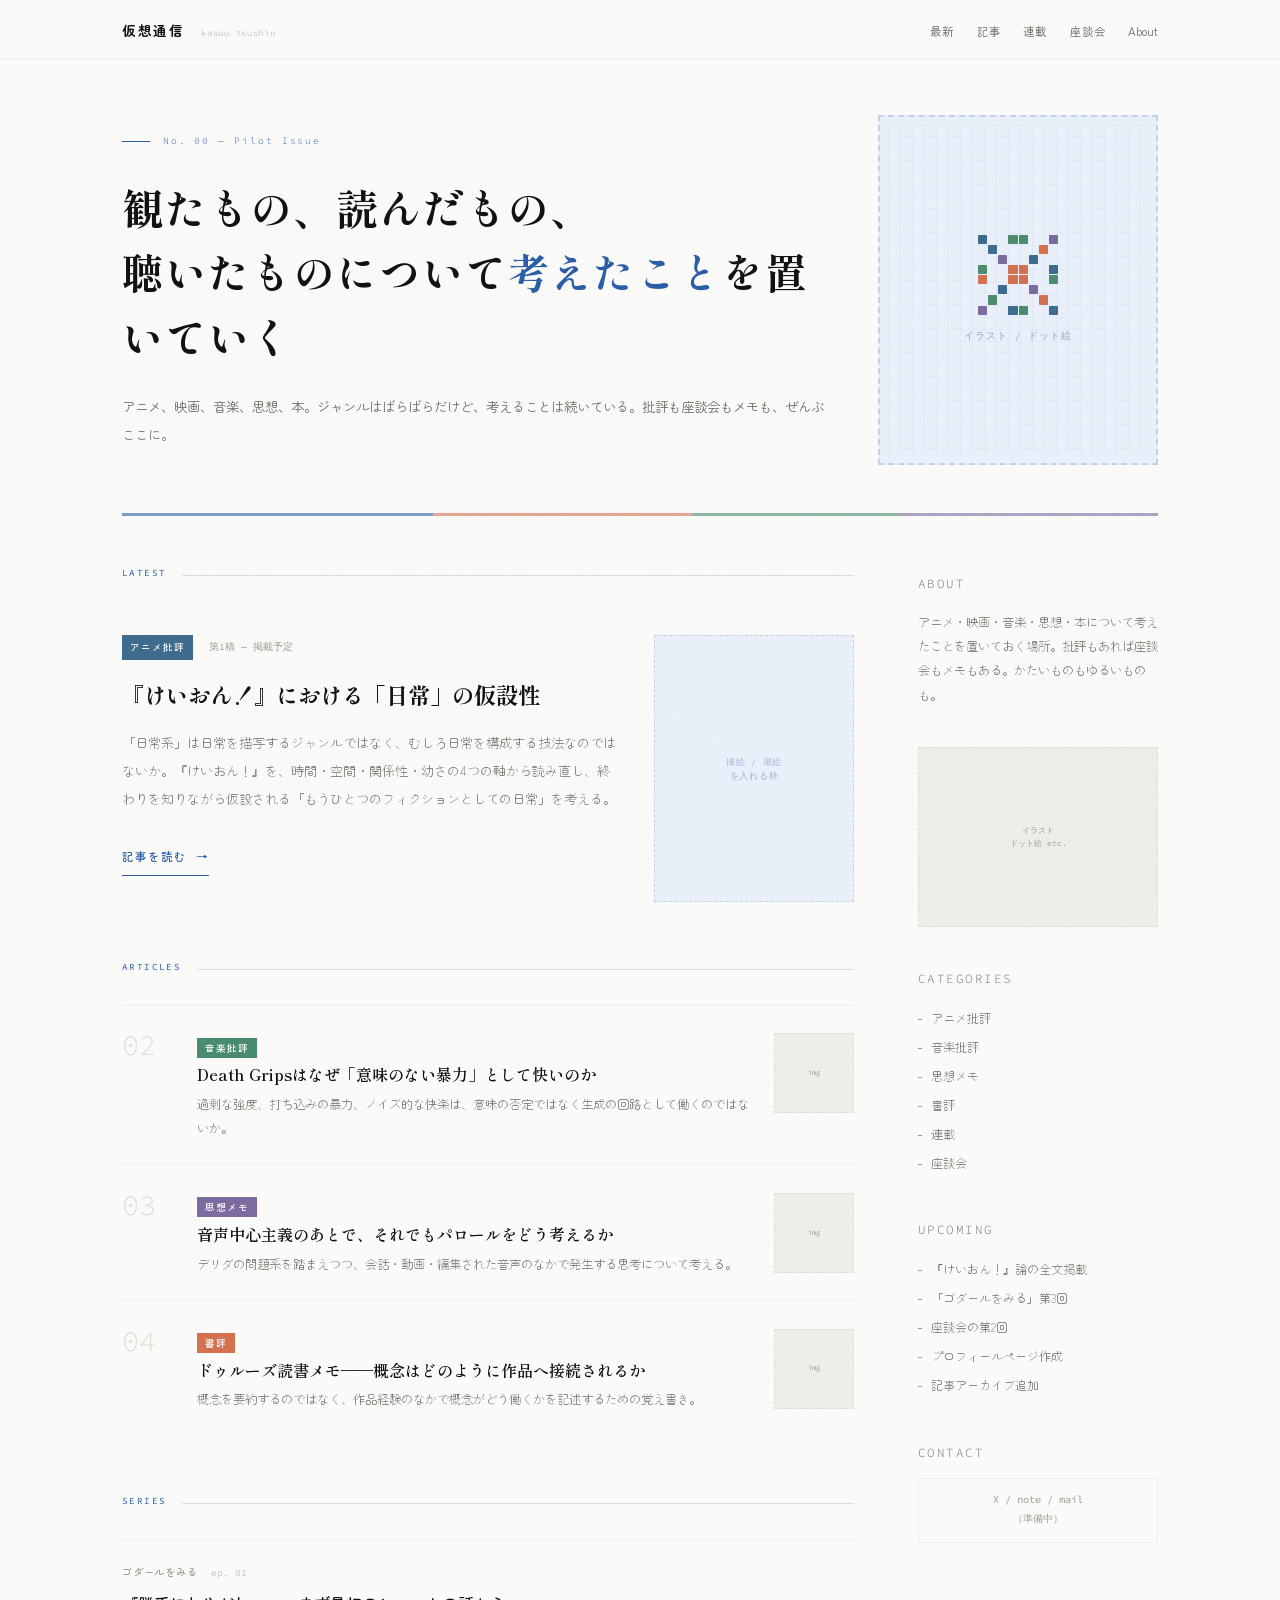
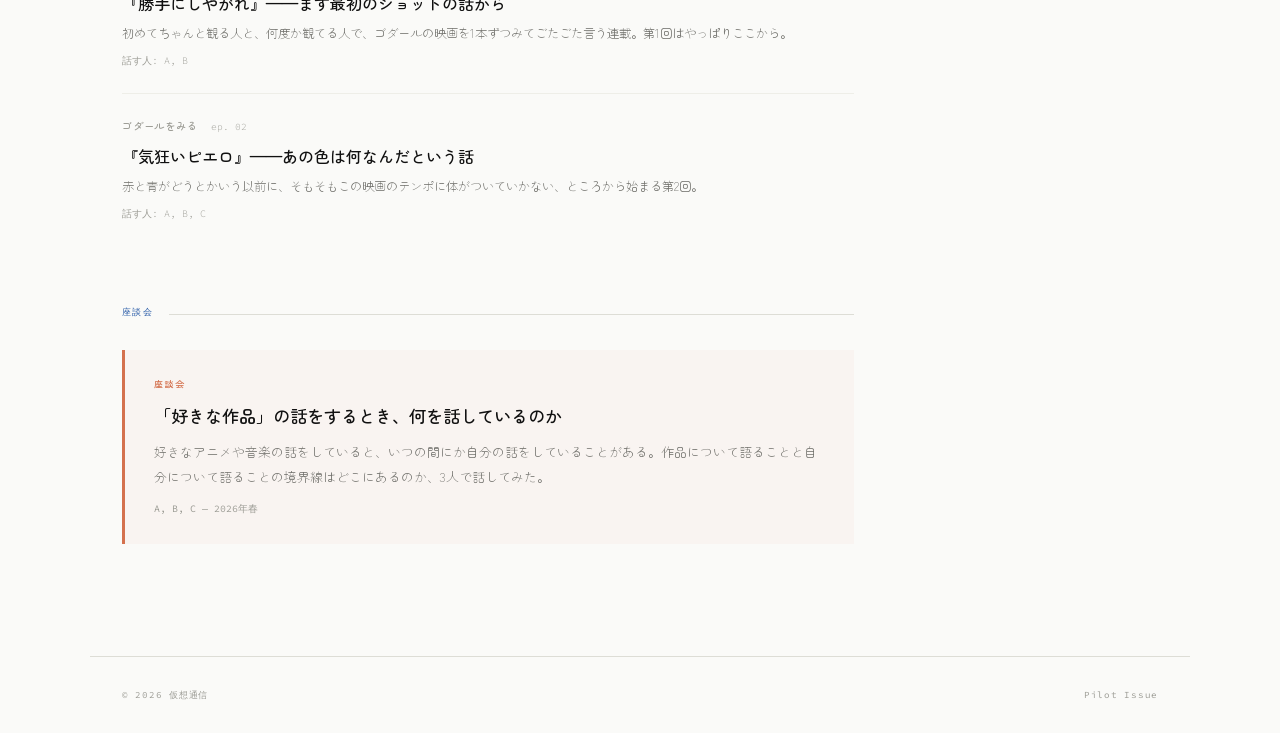
==== index.html @ 3531992c "Create index.html" ====
<!DOCTYPE html>
<html lang="ja">
<head>
  <meta charset="UTF-8">
  <meta name="viewport" content="width=device-width, initial-scale=1.0">
  <title>仮想通信</title>
  <link rel="stylesheet" href="style.css">
</head>
<body>

  <header class="site-header">
    <div class="header-inner">
      <div>
        <a href="index.html" class="site-title">仮想通信</a>
        <span class="site-title-sub">kasou tsushin</span>
      </div>
      <button class="nav-toggle" aria-label="メニュー" onclick="document.querySelector('.site-nav').classList.toggle('open')">
        <span></span><span></span><span></span>
      </button>
      <nav class="site-nav">
        <ul>
          <li><a href="#latest">最新</a></li>
          <li><a href="#articles">記事</a></li>
          <li><a href="#series">連載</a></li>
          <li><a href="#zadankai">座談会</a></li>
          <li><a href="#about">About</a></li>
        </ul>
      </nav>
    </div>
  </header>

  <!-- Hero — 表紙的な構成 -->
  <section class="hero">
    <div class="hero-text">
      <p class="hero-issue">No. 00 — Pilot Issue</p>
      <h1>観たもの、読んだもの、<br>聴いたものについて<em>考えたこと</em>を置いていく</h1>
      <p class="hero-desc">アニメ、映画、音楽、思想、本。ジャンルはばらばらだけど、考えることは続いている。批評も座談会もメモも、ぜんぶここに。</p>
    </div>
    <div class="hero-visual">
      <!-- ここにイラストやドット絵を入れる。imgタグに差し替え可 -->
      <div class="pixel-deco" aria-hidden="true">
        <span style="background:#3d6b8e"></span><span></span><span></span><span style="background:#4a8c6f"></span><span style="background:#4a8c6f"></span><span></span><span></span><span style="background:#7b6b9e"></span>
        <span></span><span style="background:#3d6b8e"></span><span></span><span></span><span></span><span></span><span style="background:#d4714e"></span><span></span>
        <span></span><span></span><span style="background:#7b6b9e"></span><span></span><span></span><span style="background:#3d6b8e"></span><span></span><span></span>
        <span style="background:#4a8c6f"></span><span></span><span></span><span style="background:#d4714e"></span><span style="background:#d4714e"></span><span></span><span></span><span style="background:#3d6b8e"></span>
        <span style="background:#d4714e"></span><span></span><span></span><span style="background:#d4714e"></span><span style="background:#d4714e"></span><span></span><span></span><span style="background:#4a8c6f"></span>
        <span></span><span></span><span style="background:#3d6b8e"></span><span></span><span></span><span style="background:#7b6b9e"></span><span></span><span></span>
        <span></span><span style="background:#4a8c6f"></span><span></span><span></span><span></span><span></span><span style="background:#d4714e"></span><span></span>
        <span style="background:#7b6b9e"></span><span></span><span></span><span style="background:#3d6b8e"></span><span style="background:#4a8c6f"></span><span></span><span></span><span style="background:#3d6b8e"></span>
      </div>
      <span class="hero-visual-label">イラスト / ドット絵</span>
    </div>
  </section>

  <div class="divider divider-color"><div class="divider-line"></div></div>

  <div class="main-grid">
    <main>

      <!-- Featured -->
      <section class="featured" id="latest">
        <div class="section-head">
          <span class="section-head-label">Latest</span>
          <span class="section-head-line"></span>
        </div>
        <div class="featured-card">
          <div class="featured-card-text">
            <div class="featured-meta">
              <span class="tag tag-anime">アニメ批評</span>
              <span class="status">第1稿 — 掲載予定</span>
            </div>
            <h3>『けいおん！』における「日常」の仮設性</h3>
            <p class="excerpt">「日常系」は日常を描写するジャンルではなく、むしろ日常を構成する技法なのではないか。『けいおん！』を、時間・空間・関係性・幼さの4つの軸から読み直し、終わりを知りながら仮設される「もうひとつのフィクションとしての日常」を考える。</p>
            <a href="article-k-on.html" class="read-btn">記事を読む <span>→</span></a>
          </div>
          <div class="article-visual">
            <span class="article-visual-label">挿絵 / 扉絵<br>を入れる枠</span>
          </div>
        </div>
      </section>

      <!-- Articles -->
      <section class="articles-section" id="articles">
        <div class="section-head">
          <span class="section-head-label">Articles</span>
          <span class="section-head-line"></span>
        </div>

        <article class="article-item">
          <span class="article-num">02</span>
          <div>
            <span class="tag tag-music">音楽批評</span>
            <h3><a href="#">Death Gripsはなぜ「意味のない暴力」として快いのか</a></h3>
            <p>過剰な強度、打ち込みの暴力、ノイズ的な快楽は、意味の否定ではなく生成の回路として働くのではないか。</p>
          </div>
          <div class="article-thumb">
            <span class="article-thumb-label">img</span>
          </div>
        </article>

        <article class="article-item">
          <span class="article-num">03</span>
          <div>
            <span class="tag tag-thought">思想メモ</span>
            <h3><a href="#">音声中心主義のあとで、それでもパロールをどう考えるか</a></h3>
            <p>デリダの問題系を踏まえつつ、会話・動画・編集された音声のなかで発生する思考について考える。</p>
          </div>
          <div class="article-thumb">
            <span class="article-thumb-label">img</span>
          </div>
        </article>

        <article class="article-item">
          <span class="article-num">04</span>
          <div>
            <span class="tag tag-book">書評</span>
            <h3><a href="#">ドゥルーズ読書メモ――概念はどのように作品へ接続されるか</a></h3>
            <p>概念を要約するのではなく、作品経験のなかで概念がどう働くかを記述するための覚え書き。</p>
          </div>
          <div class="article-thumb">
            <span class="article-thumb-label">img</span>
          </div>
        </article>
      </section>

      <!-- Series -->
      <section class="series-section" id="series">
        <div class="section-head">
          <span class="section-head-label">Series</span>
          <span class="section-head-line"></span>
        </div>

        <article class="series-card">
          <div class="series-header">
            <span class="series-name">ゴダールをみる</span>
            <span class="series-ep">ep. 01</span>
          </div>
          <h3><a href="#">『勝手にしやがれ』——まず最初のショットの話から</a></h3>
          <p>初めてちゃんと観る人と、何度か観てる人で、ゴダールの映画を1本ずつみてごたごた言う連載。第1回はやっぱりここから。</p>
          <p class="participants">話す人: A, B</p>
        </article>

        <article class="series-card">
          <div class="series-header">
            <span class="series-name">ゴダールをみる</span>
            <span class="series-ep">ep. 02</span>
          </div>
          <h3><a href="#">『気狂いピエロ』——あの色は何なんだという話</a></h3>
          <p>赤と青がどうとかいう以前に、そもそもこの映画のテンポに体がついていかない、ところから始まる第2回。</p>
          <p class="participants">話す人: A, B, C</p>
        </article>
      </section>

      <!-- 座談会 -->
      <section class="zadankai-section" id="zadankai">
        <div class="section-head">
          <span class="section-head-label">座談会</span>
          <span class="section-head-line"></span>
        </div>

        <div class="zadankai-card">
          <p class="zadankai-label">座談会</p>
          <h3><a href="#">「好きな作品」の話をするとき、何を話しているのか</a></h3>
          <p class="zadankai-desc">好きなアニメや音楽の話をしていると、いつの間にか自分の話をしていることがある。作品について語ることと自分について語ることの境界線はどこにあるのか、3人で話してみた。</p>
          <p class="participants">A, B, C — 2026年春</p>
        </div>
      </section>

    </main>

    <!-- Sidebar -->
    <aside class="sidebar">

      <div class="sb" id="about">
        <p class="sb-head">About</p>
        <p>アニメ・映画・音楽・思想・本について考えたことを置いておく場所。批評もあれば座談会もメモもある。かたいものもゆるいものも。</p>
      </div>

      <!-- サイドバーにもビジュアル枠 -->
      <div class="sb">
        <div class="sb-visual">
          <span class="sb-visual-label">イラスト<br>ドット絵 etc.</span>
        </div>
      </div>

      <div class="sb">
        <p class="sb-head">Categories</p>
        <ul class="sb-list">
          <li><a href="#">アニメ批評</a></li>
          <li><a href="#">音楽批評</a></li>
          <li><a href="#">思想メモ</a></li>
          <li><a href="#">書評</a></li>
          <li><a href="#">連載</a></li>
          <li><a href="#">座談会</a></li>
        </ul>
      </div>

      <div class="sb">
        <p class="sb-head">Upcoming</p>
        <ul class="sb-list">
          <li>『けいおん！』論の全文掲載</li>
          <li>「ゴダールをみる」第3回</li>
          <li>座談会の第2回</li>
          <li>プロフィールページ作成</li>
          <li>記事アーカイブ追加</li>
        </ul>
      </div>

      <div class="sb" id="contact">
        <p class="sb-head">Contact</p>
        <div class="contact-box">
          X / note / mail<br>（準備中）
        </div>
      </div>

    </aside>
  </div>

  <footer class="site-footer">
    <p>&copy; 2026 仮想通信</p>
    <p>Pilot Issue</p>
  </footer>

</body>
</html>
---- style.css ----
/* ===================================
   仮想通信 — v3
   More visual, more color, illustration-ready
   =================================== */

@import url('https://fonts.googleapis.com/css2?family=Zen+Maru+Gothic:wght@300;400;500;700&family=Zen+Kaku+Gothic+New:wght@300;400;500;700&family=Shippori+Mincho:wght@400;600;700&family=Source+Code+Pro:ital,wght@0,300;0,400;1,300&display=swap');

:root {
  --issue-color:     #2b5da8;
  --issue-color-rgb: 43, 93, 168;
  --issue-pale:      #e9f0fa;

  --accent-warm:     #d4714e;
  --accent-warm-rgb: 212, 113, 78;
  --accent-green:    #4a8c6f;
  --accent-violet:   #7b6b9e;

  --bg:           #fafaf8;
  --bg-warm:      #fdf8f5;
  --fg:           #111111;
  --fg-body:      #2a2a28;
  --fg-sub:       #6b6b66;
  --fg-muted:     #9c9c95;
  --border:       #ddddd6;
  --border-faint: #eeeee8;

  --font-mincho: 'Shippori Mincho', 'YuMincho', '游明朝', serif;
  --font-gothic: 'Zen Maru Gothic', 'Zen Kaku Gothic New', 'Hiragino Kaku Gothic ProN', sans-serif;
  --font-gothic-sharp: 'Zen Kaku Gothic New', 'Hiragino Kaku Gothic ProN', sans-serif;
  --font-mono:   'Source Code Pro', 'Courier New', monospace;

  --content-max: 1100px;
  --gap: 2rem;
}

*, *::before, *::after { margin: 0; padding: 0; box-sizing: border-box; }
html { font-size: 16px; scroll-behavior: smooth; }

body {
  font-family: var(--font-gothic);
  color: var(--fg-body);
  background: var(--bg);
  line-height: 1.95;
  -webkit-font-smoothing: antialiased;
}

/* grain — subtle */
body::before {
  content: '';
  position: fixed;
  inset: 0;
  pointer-events: none;
  z-index: 9999;
  opacity: 0.02;
  background-image: url("data:image/svg+xml,%3Csvg viewBox='0 0 256 256' xmlns='http://www.w3.org/2000/svg'%3E%3Cfilter id='n'%3E%3CfeTurbulence type='fractalNoise' baseFrequency='0.9' numOctaves='4' stitchTiles='stitch'/%3E%3C/filter%3E%3Crect width='100%25' height='100%25' filter='url(%23n)'/%3E%3C/svg%3E");
  background-size: 256px;
}

a { color: inherit; text-decoration: none; }
img { max-width: 100%; display: block; }

/* === Header === */
.site-header {
  position: sticky; top: 0; z-index: 100;
  background: rgba(250, 250, 248, 0.92);
  backdrop-filter: blur(12px);
  border-bottom: 1px solid var(--border-faint);
}
.header-inner {
  max-width: var(--content-max);
  margin: 0 auto;
  padding: 0.85rem var(--gap);
  display: flex;
  align-items: baseline;
  justify-content: space-between;
}
.site-title {
  font-family: var(--font-gothic);
  font-size: 0.85rem;
  font-weight: 700;
  letter-spacing: 0.12em;
  color: var(--fg);
}
.site-title-sub {
  font-family: var(--font-mono);
  font-size: 0.55rem;
  font-weight: 300;
  letter-spacing: 0.08em;
  color: var(--fg-muted);
  margin-left: 0.8rem;
}
.site-nav ul { display: flex; gap: 1.4rem; list-style: none; }
.site-nav a {
  font-family: var(--font-gothic);
  font-size: 0.72rem;
  font-weight: 400;
  color: var(--fg-sub);
  transition: color 0.2s;
}
.site-nav a:hover { color: var(--fg); }
.nav-toggle {
  display: none;
  background: none; border: none; cursor: pointer; padding: 4px;
}
.nav-toggle span {
  display: block; width: 18px; height: 1px; background: var(--fg); margin: 5px 0;
}

/* === Hero — 群像の表紙的なインパクト === */
.hero {
  max-width: var(--content-max);
  margin: 0 auto;
  padding: 3.5rem var(--gap) 3rem;
  display: grid;
  grid-template-columns: 1fr 280px;
  gap: 3rem;
  align-items: center;
}

.hero-text {
  /* text side */
}

.hero-issue {
  font-family: var(--font-mono);
  font-size: 0.6rem;
  font-weight: 300;
  letter-spacing: 0.2em;
  color: var(--issue-color);
  margin-bottom: 1.5rem;
  display: flex;
  align-items: center;
  gap: 0.8rem;
}
.hero-issue::before {
  content: '';
  display: block;
  width: 28px; height: 1px;
  background: var(--issue-color);
}

.hero h1 {
  font-family: var(--font-mincho);
  font-size: clamp(1.7rem, 4vw, 2.6rem);
  font-weight: 700;
  line-height: 1.55;
  letter-spacing: 0.02em;
  color: var(--fg);
}
.hero h1 em {
  font-style: normal;
  color: var(--issue-color);
}

.hero-desc {
  margin-top: 1.5rem;
  font-size: 0.84rem;
  font-weight: 400;
  line-height: 2.1;
  color: var(--fg-sub);
}

/* ヒーローのイラスト枠 */
.hero-visual {
  aspect-ratio: 4 / 5;
  background: var(--issue-pale);
  border: 2px dashed rgba(var(--issue-color-rgb), 0.2);
  display: flex;
  flex-direction: column;
  align-items: center;
  justify-content: center;
  gap: 0.8rem;
  position: relative;
  overflow: hidden;
}

/* ドット絵風デコレーション */
.hero-visual::before {
  content: '';
  position: absolute;
  inset: 8px;
  background:
    linear-gradient(90deg, rgba(var(--issue-color-rgb), 0.08) 1px, transparent 1px),
    linear-gradient(rgba(var(--issue-color-rgb), 0.08) 1px, transparent 1px);
  background-size: 12px 12px;
  opacity: 0.5;
}

.hero-visual-label {
  font-family: var(--font-mono);
  font-size: 0.6rem;
  color: rgba(var(--issue-color-rgb), 0.5);
  letter-spacing: 0.1em;
  z-index: 1;
}

/* ドット絵的な装飾パターン — 純CSS */
.pixel-deco {
  width: 80px; height: 80px;
  z-index: 1;
  display: grid;
  grid-template-columns: repeat(8, 1fr);
  grid-template-rows: repeat(8, 1fr);
  gap: 1px;
}
.pixel-deco span {
  border-radius: 1px;
}

/* === Divider === */
.divider {
  max-width: var(--content-max);
  margin: 0 auto;
  padding: 0 var(--gap);
}
.divider-line { height: 1px; background: var(--border); }

/* 色つきディバイダー */
.divider-color .divider-line {
  height: 3px;
  background: linear-gradient(
    90deg,
    var(--issue-color) 0%, var(--issue-color) 30%,
    var(--accent-warm) 30%, var(--accent-warm) 55%,
    var(--accent-green) 55%, var(--accent-green) 75%,
    var(--accent-violet) 75%, var(--accent-violet) 100%
  );
  opacity: 0.6;
}

/* === Main Layout === */
.main-grid {
  display: grid;
  grid-template-columns: 1fr 240px;
  gap: 4rem;
  max-width: var(--content-max);
  margin: 0 auto;
  padding: 3rem var(--gap) 5rem;
}

/* === Section Head === */
.section-head {
  display: flex;
  align-items: baseline;
  gap: 1rem;
  margin-bottom: 1.8rem;
}
.section-head-label {
  font-family: var(--font-mono);
  font-size: 0.58rem;
  font-weight: 400;
  letter-spacing: 0.15em;
  color: var(--issue-color);
  text-transform: uppercase;
  white-space: nowrap;
}
.section-head-line { flex: 1; height: 1px; background: var(--border); }

/* === Featured === */
.featured { margin-bottom: 3.5rem; }

.featured-card {
  padding: 0;
  display: grid;
  grid-template-columns: 1fr 200px;
  gap: 2rem;
  align-items: start;
}

.featured-card-text {
  padding: 1.5rem 0;
}

.featured-meta {
  display: flex;
  align-items: center;
  gap: 1rem;
  margin-bottom: 1rem;
}
.tag {
  font-family: var(--font-gothic-sharp);
  font-size: 0.6rem;
  font-weight: 500;
  letter-spacing: 0.1em;
  padding: 3px 8px;
  color: #fff;
}
.status {
  font-family: var(--font-mono);
  font-size: 0.6rem;
  color: var(--fg-muted);
}
.featured-card h3 {
  font-family: var(--font-mincho);
  font-size: 1.4rem;
  font-weight: 700;
  line-height: 1.65;
  color: var(--fg);
  margin-bottom: 1rem;
}
.featured-card .excerpt {
  font-size: 0.83rem;
  font-weight: 300;
  line-height: 2.1;
  color: var(--fg-sub);
}
.read-btn {
  display: inline-flex;
  align-items: center;
  gap: 0.6rem;
  margin-top: 1.5rem;
  font-size: 0.72rem;
  font-weight: 500;
  letter-spacing: 0.08em;
  color: var(--issue-color);
  padding: 0.5rem 0;
  border-bottom: 1px solid var(--issue-color);
  transition: gap 0.3s;
}
.read-btn:hover { gap: 1rem; }

/* 記事のイラスト枠 */
.article-visual {
  aspect-ratio: 3 / 4;
  background: var(--issue-pale);
  border: 1.5px dashed rgba(var(--issue-color-rgb), 0.2);
  display: flex;
  align-items: center;
  justify-content: center;
  position: relative;
  margin-top: 1.5rem;
}
.article-visual-label {
  font-family: var(--font-mono);
  font-size: 0.55rem;
  color: rgba(var(--issue-color-rgb), 0.4);
  letter-spacing: 0.08em;
  text-align: center;
  line-height: 1.6;
}

/* === Article List === */
.articles-section { margin-bottom: 3.5rem; }
.article-item {
  padding: 1.5rem 0;
  border-top: 1px solid var(--border-faint);
  display: grid;
  grid-template-columns: 56px 1fr 80px;
  gap: 1.2rem;
  align-items: start;
}
.article-num {
  font-family: var(--font-mono);
  font-size: 1.8rem;
  font-weight: 300;
  color: var(--border);
  line-height: 1;
  padding-top: 0.1rem;
}
.article-item .tag { margin-bottom: 0.4rem; }

.tag-anime   { background: #3d6b8e; }
.tag-music   { background: var(--accent-green); }
.tag-thought { background: var(--accent-violet); }
.tag-book    { background: var(--accent-warm); }

.article-item h3 {
  font-family: var(--font-mincho);
  font-size: 1rem;
  font-weight: 600;
  line-height: 1.7;
  color: var(--fg);
  margin-bottom: 0.3rem;
  transition: color 0.2s;
}
.article-item h3:hover { color: var(--issue-color); }
.article-item > div > p {
  font-size: 0.78rem;
  font-weight: 300;
  line-height: 1.9;
  color: var(--fg-sub);
}

/* 記事リスト内の小さなイラスト枠 */
.article-thumb {
  aspect-ratio: 1;
  background: var(--border-faint);
  border: 1px dashed var(--border);
  display: flex;
  align-items: center;
  justify-content: center;
  margin-top: 0.2rem;
}
.article-thumb-label {
  font-family: var(--font-mono);
  font-size: 0.45rem;
  color: var(--fg-muted);
  text-align: center;
}

/* === Series === */
.series-section { margin-bottom: 3.5rem; }

.series-card {
  padding: 1.4rem 0;
  border-top: 1px solid var(--border-faint);
}
.series-header {
  display: flex;
  align-items: baseline;
  gap: 0.8rem;
  margin-bottom: 0.4rem;
}
.series-name {
  font-size: 0.65rem;
  font-weight: 500;
  letter-spacing: 0.08em;
  color: var(--fg-muted);
}
.series-ep {
  font-family: var(--font-mono);
  font-size: 0.6rem;
  font-weight: 300;
  color: var(--fg-muted);
}
.series-card h3 {
  font-size: 1rem;
  font-weight: 500;
  line-height: 1.7;
  color: var(--fg);
  margin-bottom: 0.3rem;
}
.series-card h3 a { color: inherit; transition: color 0.2s; }
.series-card h3 a:hover { color: var(--issue-color); }
.series-card p {
  font-size: 0.78rem;
  font-weight: 300;
  line-height: 1.9;
  color: var(--fg-sub);
}
.series-card .participants {
  font-family: var(--font-mono);
  font-size: 0.62rem;
  color: var(--fg-muted);
  margin-top: 0.4rem;
}

/* === 座談会 === */
.zadankai-section { margin-bottom: 2rem; }

.zadankai-card {
  padding: 1.6rem 1.8rem;
  border-left: 3px solid var(--accent-warm);
  background: rgba(var(--accent-warm-rgb), 0.04);
}
.zadankai-label {
  font-family: var(--font-gothic-sharp);
  font-size: 0.58rem;
  font-weight: 500;
  letter-spacing: 0.15em;
  color: var(--accent-warm);
  margin-bottom: 0.5rem;
}
.zadankai-card h3 {
  font-size: 1.08rem;
  font-weight: 500;
  line-height: 1.7;
  color: var(--fg);
  margin-bottom: 0.5rem;
}
.zadankai-card h3 a { color: inherit; transition: color 0.2s; }
.zadankai-card h3 a:hover { color: var(--accent-warm); }
.zadankai-card .zadankai-desc {
  font-size: 0.8rem;
  font-weight: 300;
  line-height: 2;
  color: var(--fg-sub);
}
.zadankai-card .participants {
  font-family: var(--font-mono);
  font-size: 0.62rem;
  color: var(--fg-muted);
  margin-top: 0.6rem;
}

/* === Sidebar === */
.sidebar {
  display: flex;
  flex-direction: column;
  gap: 2.5rem;
  padding-top: 0.5rem;
}
.sb-head {
  font-family: var(--font-mono);
  font-size: 0.55rem;
  font-weight: 400;
  letter-spacing: 0.2em;
  text-transform: uppercase;
  color: var(--fg-muted);
  margin-bottom: 0.8rem;
}
.sb p {
  font-size: 0.78rem;
  font-weight: 300;
  line-height: 1.95;
  color: var(--fg-sub);
}
.sb-list {
  list-style: none;
  font-size: 0.76rem;
  font-weight: 300;
  line-height: 1.6;
  color: var(--fg-sub);
}
.sb-list li {
  padding: 0.3rem 0 0.3rem 0.8rem;
  position: relative;
}
.sb-list li::before {
  content: '';
  position: absolute;
  left: 0; top: 50%;
  width: 4px; height: 1px;
  background: var(--fg-muted);
}
.sb-list a { transition: color 0.2s; }
.sb-list a:hover { color: var(--issue-color); }

/* sidebar visual slot */
.sb-visual {
  aspect-ratio: 4 / 3;
  background: var(--border-faint);
  border: 1.5px dashed var(--border);
  display: flex;
  align-items: center;
  justify-content: center;
}
.sb-visual-label {
  font-family: var(--font-mono);
  font-size: 0.5rem;
  color: var(--fg-muted);
  text-align: center;
  line-height: 1.6;
}

.contact-box {
  font-family: var(--font-mono);
  font-size: 0.65rem;
  color: var(--fg-muted);
  padding: 0.8rem;
  border: 1px solid var(--border-faint);
  text-align: center;
  line-height: 1.8;
}

/* === Footer === */
.site-footer {
  border-top: 1px solid var(--border);
  padding: 1.8rem var(--gap);
  display: flex;
  justify-content: space-between;
  align-items: baseline;
  max-width: var(--content-max);
  margin: 0 auto;
}
.site-footer p {
  font-family: var(--font-mono);
  font-size: 0.58rem;
  letter-spacing: 0.08em;
  color: var(--fg-muted);
}

/* === Article Detail === */
.article-header {
  max-width: var(--content-max);
  margin: 0 auto;
  padding: 3.5rem var(--gap) 2.5rem;
  display: grid;
  grid-template-columns: 1fr 180px;
  gap: 2.5rem;
  align-items: start;
}
.article-header-text { /* text column */ }

.article-meta {
  display: flex;
  align-items: center;
  gap: 1rem;
  margin-bottom: 1.2rem;
  flex-wrap: wrap;
}
.article-date {
  font-family: var(--font-mono);
  font-size: 0.62rem;
  color: var(--fg-muted);
}
.article-header h1 {
  font-family: var(--font-mincho);
  font-size: clamp(1.5rem, 3.5vw, 2.2rem);
  font-weight: 700;
  line-height: 1.55;
  color: var(--fg);
}
.article-header .lead {
  margin-top: 1.2rem;
  font-size: 0.84rem;
  font-weight: 300;
  line-height: 2.1;
  color: var(--fg-sub);
}

/* article header visual */
.article-header-visual {
  aspect-ratio: 3 / 4;
  background: var(--issue-pale);
  border: 1.5px dashed rgba(var(--issue-color-rgb), 0.2);
  display: flex;
  align-items: center;
  justify-content: center;
  margin-top: 1.2rem;
}

.header-divider {
  max-width: var(--content-max);
  margin: 0 auto;
  padding: 0 var(--gap);
}
.header-divider-line { height: 1px; background: var(--border); }

.article-layout {
  display: grid;
  grid-template-columns: 180px 1fr;
  gap: 3.5rem;
  max-width: var(--content-max);
  margin: 0 auto;
  padding: 2.5rem var(--gap) 5rem;
}

/* TOC */
.toc { position: sticky; top: 4.5rem; align-self: start; }
.toc-head {
  font-family: var(--font-mono);
  font-size: 0.55rem;
  font-weight: 400;
  letter-spacing: 0.2em;
  text-transform: uppercase;
  color: var(--fg-muted);
  margin-bottom: 0.8rem;
}
.toc ol { list-style: none; }
.toc li {
  font-size: 0.72rem;
  font-weight: 300;
  line-height: 1.5;
  padding: 0.3rem 0 0.3rem 0.8rem;
  border-left: 1px solid var(--border-faint);
  color: var(--fg-sub);
  transition: border-color 0.2s, color 0.2s;
}
.toc li:hover { border-left-color: var(--issue-color); color: var(--fg); }
.toc li a { color: inherit; }

/* Article prose */
.article-body { max-width: 680px; }
.article-body h2 {
  font-family: var(--font-mincho);
  font-size: 1.15rem;
  font-weight: 700;
  margin-top: 3.5rem;
  margin-bottom: 1.2rem;
  color: var(--fg);
  position: relative;
  padding-left: 1rem;
}
.article-body h2::before {
  content: '';
  position: absolute;
  left: 0; top: 0.35em;
  width: 3px; height: 1em;
  background: var(--issue-color);
  opacity: 0.5;
}
.article-body h3 {
  font-family: var(--font-mincho);
  font-size: 1rem;
  font-weight: 600;
  margin-top: 2.5rem;
  margin-bottom: 0.8rem;
}
.article-body p {
  font-family: var(--font-gothic);
  font-size: 0.92rem;
  font-weight: 400;
  line-height: 2.2;
  margin-bottom: 1.5rem;
  text-align: justify;
  word-break: break-all;
  overflow-wrap: break-word;
  color: var(--fg-body);
}
.article-body blockquote {
  margin: 2.5rem 0;
  padding: 1.2rem 1.5rem;
  background: rgba(var(--issue-color-rgb), 0.04);
  border-left: 2px solid rgba(var(--issue-color-rgb), 0.3);
}
.article-body blockquote p {
  font-size: 0.85rem;
  color: var(--fg-sub);
  margin-bottom: 0;
}

/* 本文中のイラスト挿入枠 */
.inline-visual {
  margin: 2.5rem 0;
  aspect-ratio: 16 / 9;
  background: var(--border-faint);
  border: 1.5px dashed var(--border);
  display: flex;
  align-items: center;
  justify-content: center;
}
.inline-visual-label {
  font-family: var(--font-mono);
  font-size: 0.55rem;
  color: var(--fg-muted);
  text-align: center;
  line-height: 1.6;
}

.section-note {
  font-size: 0.76rem;
  font-weight: 300;
  color: var(--fg-muted);
  line-height: 1.9;
  margin: 2rem 0;
  padding: 1rem 1.2rem;
  border: 1px solid var(--border-faint);
}
.article-end {
  margin-top: 5rem;
  padding-top: 2.5rem;
  border-top: 1px solid var(--border);
  text-align: center;
}
.article-end p {
  font-family: var(--font-mono);
  font-size: 0.7rem;
  color: var(--fg-muted);
  letter-spacing: 0.2em;
  margin-bottom: 1.2rem;
}
.back-link {
  font-size: 0.72rem;
  font-weight: 300;
  color: var(--issue-color);
  border-bottom: 1px solid rgba(var(--issue-color-rgb), 0.3);
  padding-bottom: 2px;
  transition: border-color 0.2s;
}
.back-link:hover { border-bottom-color: var(--issue-color); }

/* === Responsive === */
@media (max-width: 860px) {
  .hero { grid-template-columns: 1fr; gap: 2rem; }
  .hero-visual { max-width: 240px; }
  .main-grid { grid-template-columns: 1fr; gap: 3rem; }
  .featured-card { grid-template-columns: 1fr; }
  .article-visual { max-width: 160px; }
  .article-item { grid-template-columns: 48px 1fr; }
  .article-thumb { display: none; }
  .article-layout { grid-template-columns: 1fr; gap: 0; }
  .toc {
    position: static;
    margin-bottom: 2rem;
    padding-bottom: 1.5rem;
    border-bottom: 1px solid var(--border-faint);
  }
  .article-header { grid-template-columns: 1fr; }
  .article-header-visual { max-width: 160px; }
}

@media (max-width: 640px) {
  .nav-toggle { display: block; }
  .site-nav { display: none; width: 100%; padding-top: 0.6rem; }
  .site-nav.open { display: block; }
  .site-nav ul { flex-direction: column; gap: 0.5rem; }
  .header-inner { flex-wrap: wrap; }
  .site-title-sub { display: none; }
  .hero { padding: 2.5rem var(--gap) 2rem; }
  .hero h1 { font-size: 1.4rem; }
  .main-grid { padding: 2rem var(--gap) 3rem; }
  .article-item { grid-template-columns: 1fr; gap: 0; }
  .article-num { display: none; }
  .featured-card h3 { font-size: 1.2rem; }
  .zadankai-card { padding: 1.2rem 1.4rem; }
  .site-footer { flex-direction: column; gap: 0.5rem; }
}
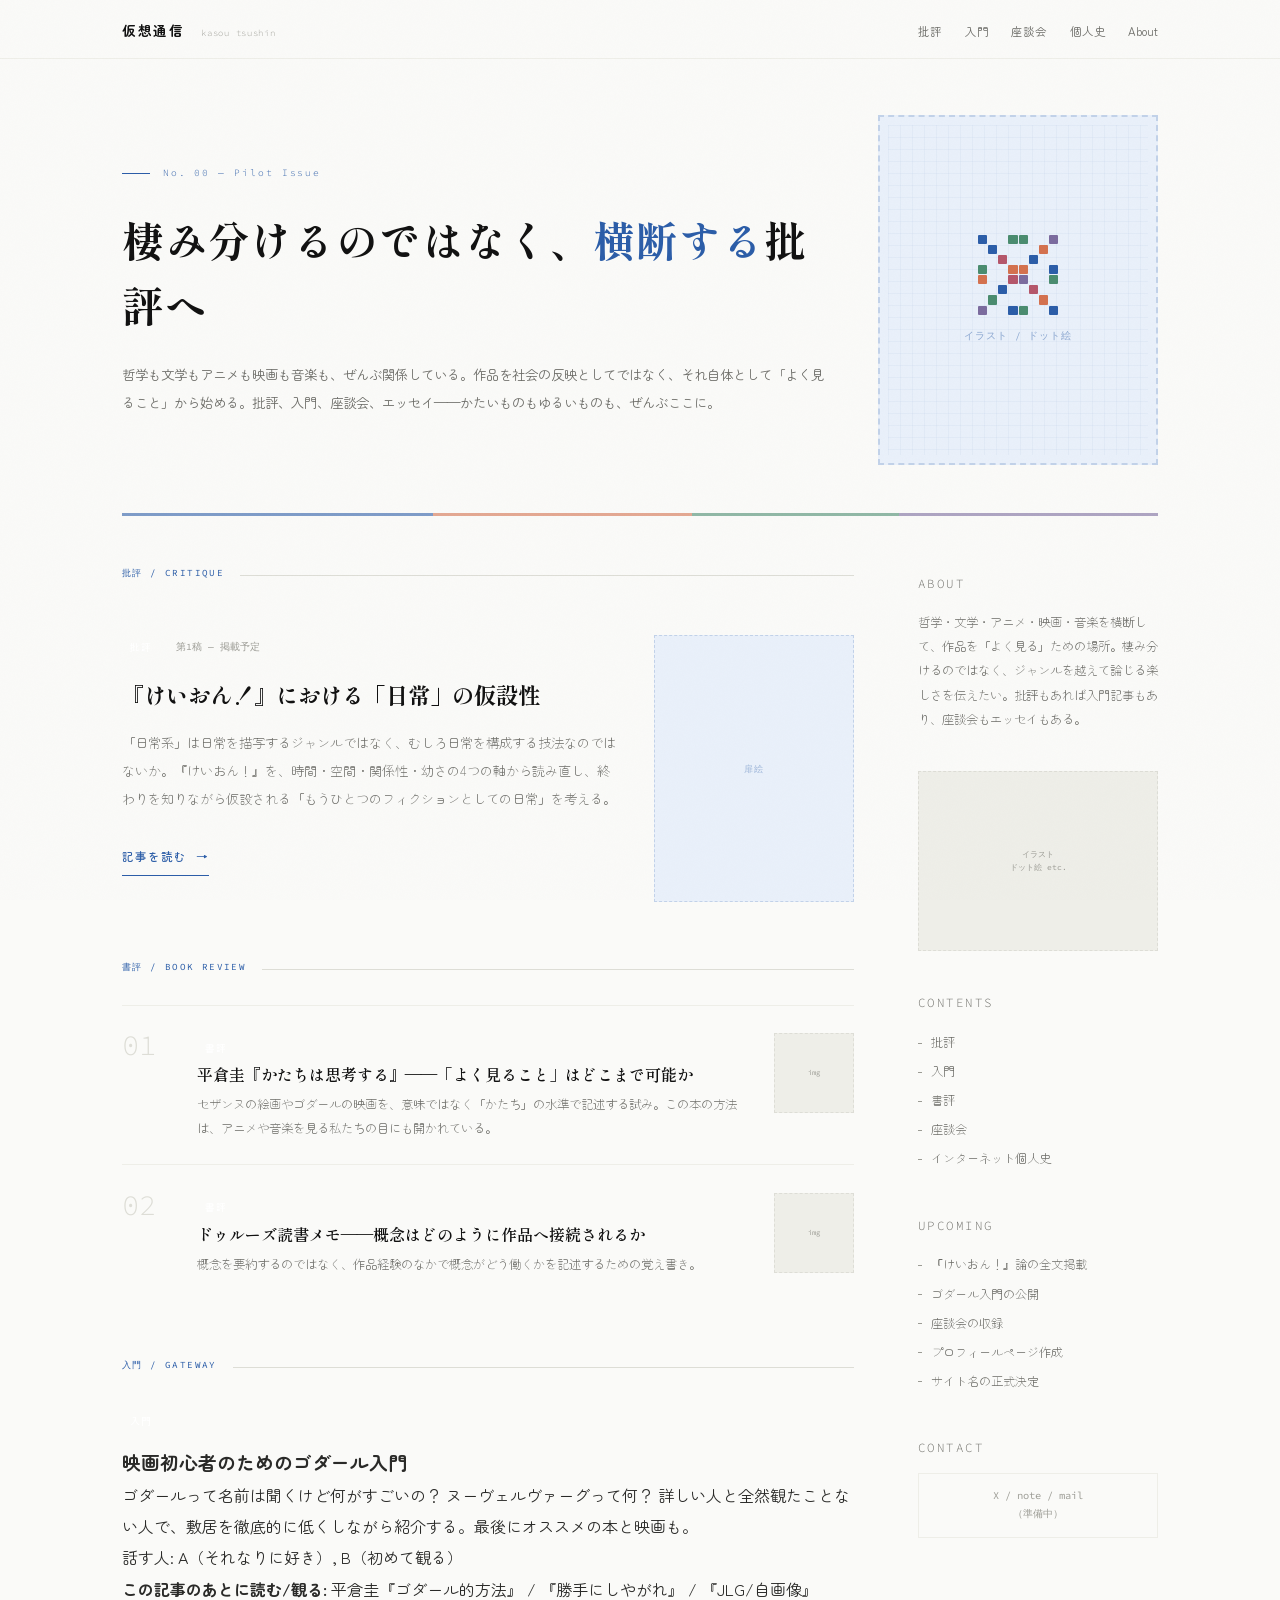
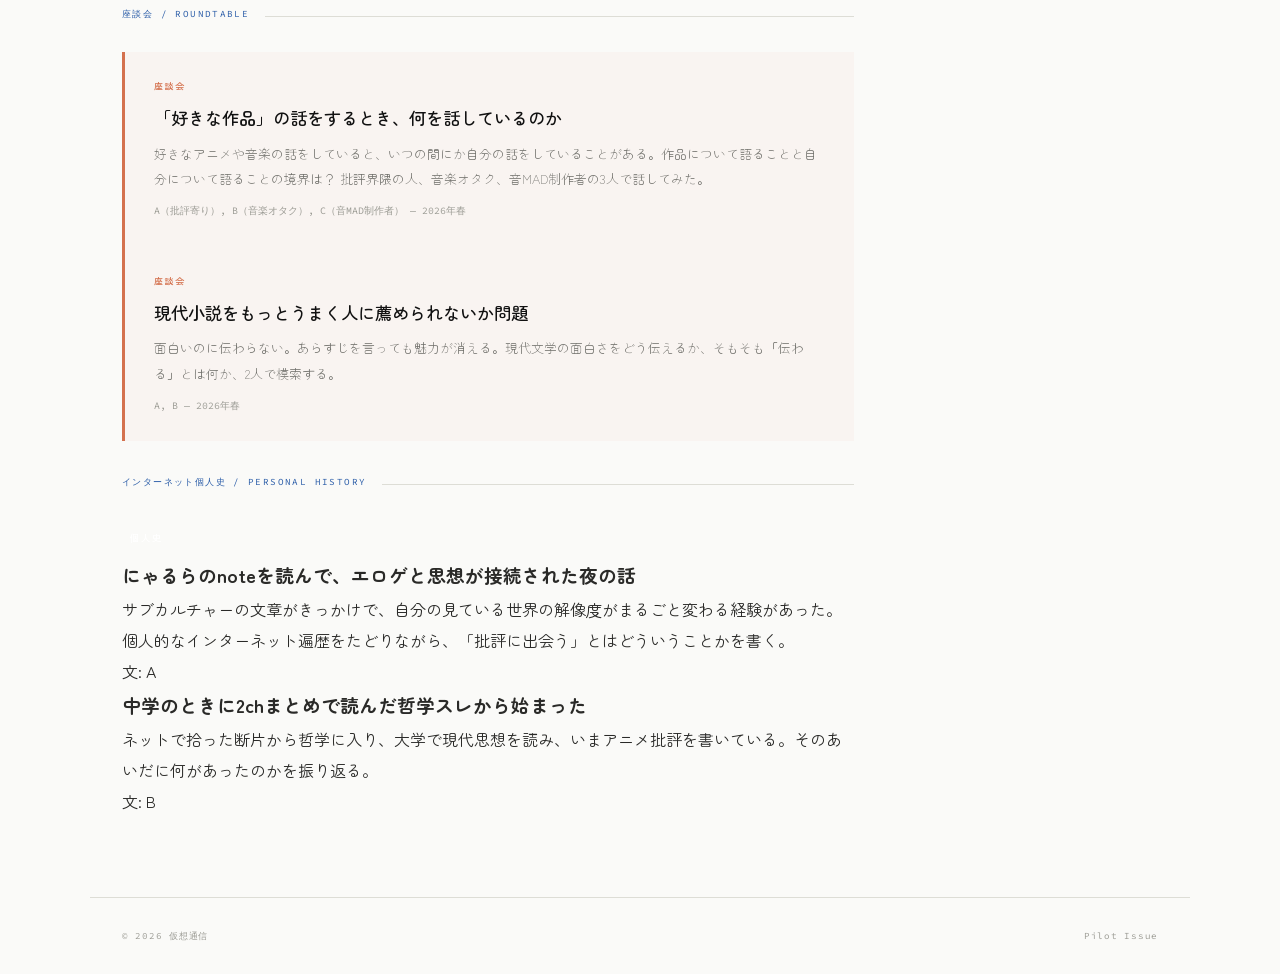
==== commit 631899a9: "Update index.html" ====
--- a/index.html
+++ b/index.html
@@ -19,34 +19,33 @@
       </button>
       <nav class="site-nav">
         <ul>
-          <li><a href="#latest">最新</a></li>
-          <li><a href="#articles">記事</a></li>
-          <li><a href="#series">連載</a></li>
+          <li><a href="#critique">批評</a></li>
+          <li><a href="#intro">入門</a></li>
           <li><a href="#zadankai">座談会</a></li>
+          <li><a href="#history">個人史</a></li>
           <li><a href="#about">About</a></li>
         </ul>
       </nav>
     </div>
   </header>
 
-  <!-- Hero — 表紙的な構成 -->
+  <!-- Hero -->
   <section class="hero">
     <div class="hero-text">
       <p class="hero-issue">No. 00 — Pilot Issue</p>
-      <h1>観たもの、読んだもの、<br>聴いたものについて<em>考えたこと</em>を置いていく</h1>
-      <p class="hero-desc">アニメ、映画、音楽、思想、本。ジャンルはばらばらだけど、考えることは続いている。批評も座談会もメモも、ぜんぶここに。</p>
+      <h1>棲み分けるのではなく、<em>横断する</em>批評へ</h1>
+      <p class="hero-desc">哲学も文学もアニメも映画も音楽も、ぜんぶ関係している。作品を社会の反映としてではなく、それ自体として「よく見ること」から始める。批評、入門、座談会、エッセイ——かたいものもゆるいものも、ぜんぶここに。</p>
     </div>
     <div class="hero-visual">
-      <!-- ここにイラストやドット絵を入れる。imgタグに差し替え可 -->
       <div class="pixel-deco" aria-hidden="true">
-        <span style="background:#3d6b8e"></span><span></span><span></span><span style="background:#4a8c6f"></span><span style="background:#4a8c6f"></span><span></span><span></span><span style="background:#7b6b9e"></span>
-        <span></span><span style="background:#3d6b8e"></span><span></span><span></span><span></span><span></span><span style="background:#d4714e"></span><span></span>
-        <span></span><span></span><span style="background:#7b6b9e"></span><span></span><span></span><span style="background:#3d6b8e"></span><span></span><span></span>
-        <span style="background:#4a8c6f"></span><span></span><span></span><span style="background:#d4714e"></span><span style="background:#d4714e"></span><span></span><span></span><span style="background:#3d6b8e"></span>
-        <span style="background:#d4714e"></span><span></span><span></span><span style="background:#d4714e"></span><span style="background:#d4714e"></span><span></span><span></span><span style="background:#4a8c6f"></span>
-        <span></span><span></span><span style="background:#3d6b8e"></span><span></span><span></span><span style="background:#7b6b9e"></span><span></span><span></span>
+        <span style="background:#2b5da8"></span><span></span><span></span><span style="background:#4a8c6f"></span><span style="background:#4a8c6f"></span><span></span><span></span><span style="background:#7b6b9e"></span>
+        <span></span><span style="background:#2b5da8"></span><span></span><span></span><span></span><span></span><span style="background:#d4714e"></span><span></span>
+        <span></span><span></span><span style="background:#b5566a"></span><span></span><span></span><span style="background:#2b5da8"></span><span></span><span></span>
+        <span style="background:#4a8c6f"></span><span></span><span></span><span style="background:#d4714e"></span><span style="background:#d4714e"></span><span></span><span></span><span style="background:#2b5da8"></span>
+        <span style="background:#d4714e"></span><span></span><span></span><span style="background:#b5566a"></span><span style="background:#7b6b9e"></span><span></span><span></span><span style="background:#4a8c6f"></span>
+        <span></span><span></span><span style="background:#2b5da8"></span><span></span><span></span><span style="background:#b5566a"></span><span></span><span></span>
         <span></span><span style="background:#4a8c6f"></span><span></span><span></span><span></span><span></span><span style="background:#d4714e"></span><span></span>
-        <span style="background:#7b6b9e"></span><span></span><span></span><span style="background:#3d6b8e"></span><span style="background:#4a8c6f"></span><span></span><span></span><span style="background:#3d6b8e"></span>
+        <span style="background:#7b6b9e"></span><span></span><span></span><span style="background:#2b5da8"></span><span style="background:#4a8c6f"></span><span></span><span></span><span style="background:#2b5da8"></span>
       </div>
       <span class="hero-visual-label">イラスト / ドット絵</span>
     </div>
@@ -57,16 +56,16 @@
   <div class="main-grid">
     <main>
 
-      <!-- Featured -->
-      <section class="featured" id="latest">
-        <div class="section-head">
-          <span class="section-head-label">Latest</span>
+      <!-- 批評 -->
+      <section class="featured" id="critique">
+        <div class="section-head">
+          <span class="section-head-label">批評 / Critique</span>
           <span class="section-head-line"></span>
         </div>
         <div class="featured-card">
           <div class="featured-card-text">
             <div class="featured-meta">
-              <span class="tag tag-anime">アニメ批評</span>
+              <span class="tag tag-critique">批評</span>
               <span class="status">第1稿 — 掲載予定</span>
             </div>
             <h3>『けいおん！』における「日常」の仮設性</h3>
@@ -74,96 +73,100 @@
             <a href="article-k-on.html" class="read-btn">記事を読む <span>→</span></a>
           </div>
           <div class="article-visual">
-            <span class="article-visual-label">挿絵 / 扉絵<br>を入れる枠</span>
-          </div>
-        </div>
-      </section>
-
-      <!-- Articles -->
-      <section class="articles-section" id="articles">
-        <div class="section-head">
-          <span class="section-head-label">Articles</span>
-          <span class="section-head-line"></span>
-        </div>
+            <span class="article-visual-label">扉絵</span>
+          </div>
+        </div>
+      </section>
+
+      <!-- 書評 -->
+      <section class="articles-section">
+        <div class="section-head">
+          <span class="section-head-label">書評 / Book Review</span>
+          <span class="section-head-line"></span>
+        </div>
+
+        <article class="article-item">
+          <span class="article-num">01</span>
+          <div>
+            <span class="tag tag-review">書評</span>
+            <h3><a href="#">平倉圭『かたちは思考する』——「よく見ること」はどこまで可能か</a></h3>
+            <p>セザンヌの絵画やゴダールの映画を、意味ではなく「かたち」の水準で記述する試み。この本の方法は、アニメや音楽を見る私たちの目にも開かれている。</p>
+          </div>
+          <div class="article-thumb">
+            <span class="article-thumb-label">img</span>
+          </div>
+        </article>
 
         <article class="article-item">
           <span class="article-num">02</span>
           <div>
-            <span class="tag tag-music">音楽批評</span>
-            <h3><a href="#">Death Gripsはなぜ「意味のない暴力」として快いのか</a></h3>
-            <p>過剰な強度、打ち込みの暴力、ノイズ的な快楽は、意味の否定ではなく生成の回路として働くのではないか。</p>
+            <span class="tag tag-review">書評</span>
+            <h3><a href="#">ドゥルーズ読書メモ——概念はどのように作品へ接続されるか</a></h3>
+            <p>概念を要約するのではなく、作品経験のなかで概念がどう働くかを記述するための覚え書き。</p>
           </div>
           <div class="article-thumb">
             <span class="article-thumb-label">img</span>
           </div>
         </article>
-
-        <article class="article-item">
-          <span class="article-num">03</span>
-          <div>
-            <span class="tag tag-thought">思想メモ</span>
-            <h3><a href="#">音声中心主義のあとで、それでもパロールをどう考えるか</a></h3>
-            <p>デリダの問題系を踏まえつつ、会話・動画・編集された音声のなかで発生する思考について考える。</p>
-          </div>
-          <div class="article-thumb">
-            <span class="article-thumb-label">img</span>
-          </div>
-        </article>
-
-        <article class="article-item">
-          <span class="article-num">04</span>
-          <div>
-            <span class="tag tag-book">書評</span>
-            <h3><a href="#">ドゥルーズ読書メモ――概念はどのように作品へ接続されるか</a></h3>
-            <p>概念を要約するのではなく、作品経験のなかで概念がどう働くかを記述するための覚え書き。</p>
-          </div>
-          <div class="article-thumb">
-            <span class="article-thumb-label">img</span>
-          </div>
-        </article>
-      </section>
-
-      <!-- Series -->
-      <section class="series-section" id="series">
-        <div class="section-head">
-          <span class="section-head-label">Series</span>
-          <span class="section-head-line"></span>
-        </div>
-
-        <article class="series-card">
-          <div class="series-header">
-            <span class="series-name">ゴダールをみる</span>
-            <span class="series-ep">ep. 01</span>
-          </div>
-          <h3><a href="#">『勝手にしやがれ』——まず最初のショットの話から</a></h3>
-          <p>初めてちゃんと観る人と、何度か観てる人で、ゴダールの映画を1本ずつみてごたごた言う連載。第1回はやっぱりここから。</p>
-          <p class="participants">話す人: A, B</p>
-        </article>
-
-        <article class="series-card">
-          <div class="series-header">
-            <span class="series-name">ゴダールをみる</span>
-            <span class="series-ep">ep. 02</span>
-          </div>
-          <h3><a href="#">『気狂いピエロ』——あの色は何なんだという話</a></h3>
-          <p>赤と青がどうとかいう以前に、そもそもこの映画のテンポに体がついていかない、ところから始まる第2回。</p>
-          <p class="participants">話す人: A, B, C</p>
-        </article>
+      </section>
+
+      <!-- 入門 -->
+      <section class="intro-section" id="intro">
+        <div class="section-head">
+          <span class="section-head-label">入門 / Gateway</span>
+          <span class="section-head-line"></span>
+        </div>
+
+        <div class="intro-card">
+          <span class="tag tag-intro" style="margin-bottom:0.6rem;display:inline-block">入門</span>
+          <h3><a href="#">映画初心者のためのゴダール入門</a></h3>
+          <p class="intro-desc">ゴダールって名前は聞くけど何がすごいの？ ヌーヴェルヴァーグって何？ 詳しい人と全然観たことない人で、敷居を徹底的に低くしながら紹介する。最後にオススメの本と映画も。</p>
+          <p class="participants">話す人: A（それなりに好き）, B（初めて観る）</p>
+          <p class="intro-books"><strong>この記事のあとに読む/観る:</strong> 平倉圭『ゴダール的方法』 / 『勝手にしやがれ』 / 『JLG/自画像』</p>
+        </div>
       </section>
 
       <!-- 座談会 -->
       <section class="zadankai-section" id="zadankai">
         <div class="section-head">
-          <span class="section-head-label">座談会</span>
+          <span class="section-head-label">座談会 / Roundtable</span>
           <span class="section-head-line"></span>
         </div>
 
         <div class="zadankai-card">
           <p class="zadankai-label">座談会</p>
           <h3><a href="#">「好きな作品」の話をするとき、何を話しているのか</a></h3>
-          <p class="zadankai-desc">好きなアニメや音楽の話をしていると、いつの間にか自分の話をしていることがある。作品について語ることと自分について語ることの境界線はどこにあるのか、3人で話してみた。</p>
-          <p class="participants">A, B, C — 2026年春</p>
-        </div>
+          <p class="zadankai-desc">好きなアニメや音楽の話をしていると、いつの間にか自分の話をしていることがある。作品について語ることと自分について語ることの境界は？ 批評界隈の人、音楽オタク、音MAD制作者の3人で話してみた。</p>
+          <p class="participants">A（批評寄り）, B（音楽オタク）, C（音MAD制作者） — 2026年春</p>
+        </div>
+
+        <div class="zadankai-card">
+          <p class="zadankai-label">座談会</p>
+          <h3><a href="#">現代小説をもっとうまく人に薦められないか問題</a></h3>
+          <p class="zadankai-desc">面白いのに伝わらない。あらすじを言っても魅力が消える。現代文学の面白さをどう伝えるか、そもそも「伝わる」とは何か、2人で模索する。</p>
+          <p class="participants">A, B — 2026年春</p>
+        </div>
+      </section>
+
+      <!-- インターネット個人史 -->
+      <section class="history-section" id="history">
+        <div class="section-head">
+          <span class="section-head-label">インターネット個人史 / Personal History</span>
+          <span class="section-head-line"></span>
+        </div>
+
+        <article class="history-card">
+          <span class="tag tag-history" style="margin-bottom:0.4rem;display:inline-block">個人史</span>
+          <h3><a href="#">にゃるらのnoteを読んで、エロゲと思想が接続された夜の話</a></h3>
+          <p>サブカルチャーの文章がきっかけで、自分の見ている世界の解像度がまるごと変わる経験があった。個人的なインターネット遍歴をたどりながら、「批評に出会う」とはどういうことかを書く。</p>
+          <p class="author">文: A</p>
+        </article>
+
+        <article class="history-card">
+          <h3><a href="#">中学のときに2chまとめで読んだ哲学スレから始まった</a></h3>
+          <p>ネットで拾った断片から哲学に入り、大学で現代思想を読み、いまアニメ批評を書いている。そのあいだに何があったのかを振り返る。</p>
+          <p class="author">文: B</p>
+        </article>
       </section>
 
     </main>
@@ -173,10 +176,9 @@
 
       <div class="sb" id="about">
         <p class="sb-head">About</p>
-        <p>アニメ・映画・音楽・思想・本について考えたことを置いておく場所。批評もあれば座談会もメモもある。かたいものもゆるいものも。</p>
-      </div>
-
-      <!-- サイドバーにもビジュアル枠 -->
+        <p>哲学・文学・アニメ・映画・音楽を横断して、作品を「よく見る」ための場所。棲み分けるのではなく、ジャンルを越えて論じる楽しさを伝えたい。批評もあれば入門記事もあり、座談会もエッセイもある。</p>
+      </div>
+
       <div class="sb">
         <div class="sb-visual">
           <span class="sb-visual-label">イラスト<br>ドット絵 etc.</span>
@@ -184,14 +186,13 @@
       </div>
 
       <div class="sb">
-        <p class="sb-head">Categories</p>
+        <p class="sb-head">Contents</p>
         <ul class="sb-list">
-          <li><a href="#">アニメ批評</a></li>
-          <li><a href="#">音楽批評</a></li>
-          <li><a href="#">思想メモ</a></li>
+          <li><a href="#critique">批評</a></li>
+          <li><a href="#intro">入門</a></li>
           <li><a href="#">書評</a></li>
-          <li><a href="#">連載</a></li>
-          <li><a href="#">座談会</a></li>
+          <li><a href="#zadankai">座談会</a></li>
+          <li><a href="#history">インターネット個人史</a></li>
         </ul>
       </div>
 
@@ -199,10 +200,10 @@
         <p class="sb-head">Upcoming</p>
         <ul class="sb-list">
           <li>『けいおん！』論の全文掲載</li>
-          <li>「ゴダールをみる」第3回</li>
-          <li>座談会の第2回</li>
+          <li>ゴダール入門の公開</li>
+          <li>座談会の収録</li>
           <li>プロフィールページ作成</li>
-          <li>記事アーカイブ追加</li>
+          <li>サイト名の正式決定</li>
         </ul>
       </div>
 
